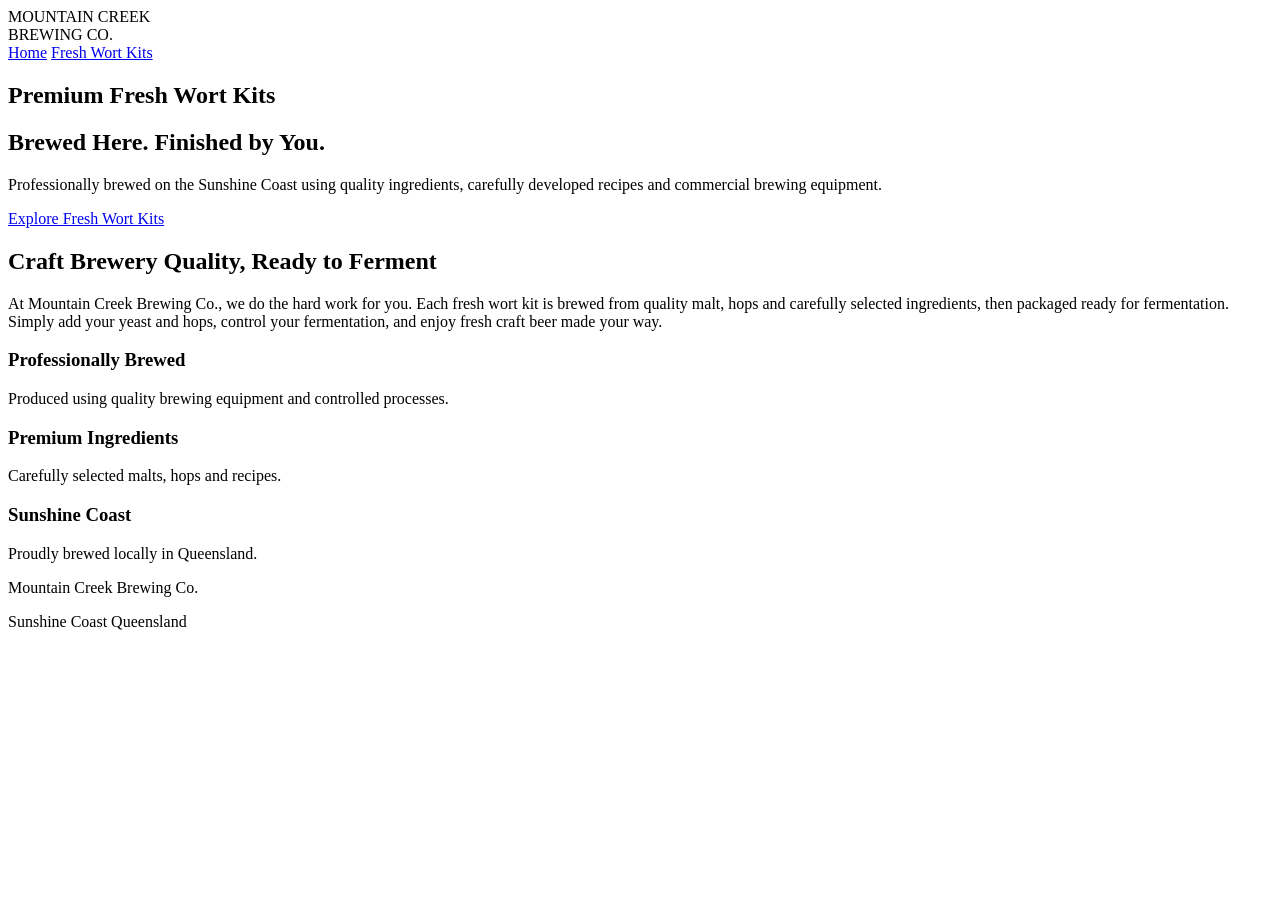
==== index.html @ 9205c206 "Add index.html for Mountain Creek Brewing Co. website This HTML file serves as the main page for Mou" ====
<!DOCTYPE html>
<html lang="en">

<head>
    <meta charset="UTF-8">
    <meta name="viewport" content="width=device-width, initial-scale=1.0">

    <title>Mountain Creek Brewing Co.</title>

    <meta name="description" content="Mountain Creek Brewing Co. - Premium fresh wort kits brewed on the Sunshine Coast.">

    <link rel="stylesheet" href="styles.css">
</head>

<body>

<header>

    <nav>

        <div class="logo">
            MOUNTAIN CREEK<br>
            BREWING CO.
        </div>

        <div class="menu">
            <a href="index.html">Home</a>
            <a href="wort-kits.html">Fresh Wort Kits</a>
        </div>

    </nav>

</header>


<section class="hero">

    <div class="hero-content">

        <h1>
            Premium Fresh Wort Kits
        </h1>

        <h2>
            Brewed Here. Finished by You.
        </h2>


        <p>
            Professionally brewed on the Sunshine Coast using quality ingredients,
            carefully developed recipes and commercial brewing equipment.
        </p>


        <a class="button" href="wort-kits.html">
            Explore Fresh Wort Kits
        </a>

    </div>

</section>



<section class="content">

<h2>
    Craft Brewery Quality, Ready to Ferment
</h2>


<p>
At Mountain Creek Brewing Co., we do the hard work for you.
Each fresh wort kit is brewed from quality malt, hops and carefully selected
ingredients, then packaged ready for fermentation.
Simply add your yeast and hops, control your fermentation,
and enjoy fresh craft beer made your way.
</p>

</section>



<section class="cards">


<div class="card">

<h3>
    Professionally Brewed
</h3>

<p>
Produced using quality brewing equipment and controlled processes.
</p>

</div>



<div class="card">

<h3>
    Premium Ingredients
</h3>

<p>
Carefully selected malts, hops and recipes.
</p>

</div>



<div class="card">

<h3>
    Sunshine Coast
</h3>

<p>
Proudly brewed locally in Queensland.
</p>

</div>


</section>



<footer>

<p>
Mountain Creek Brewing Co.
</p>

<p>
Sunshine Coast Queensland
</p>

</footer>


</body>

</html>
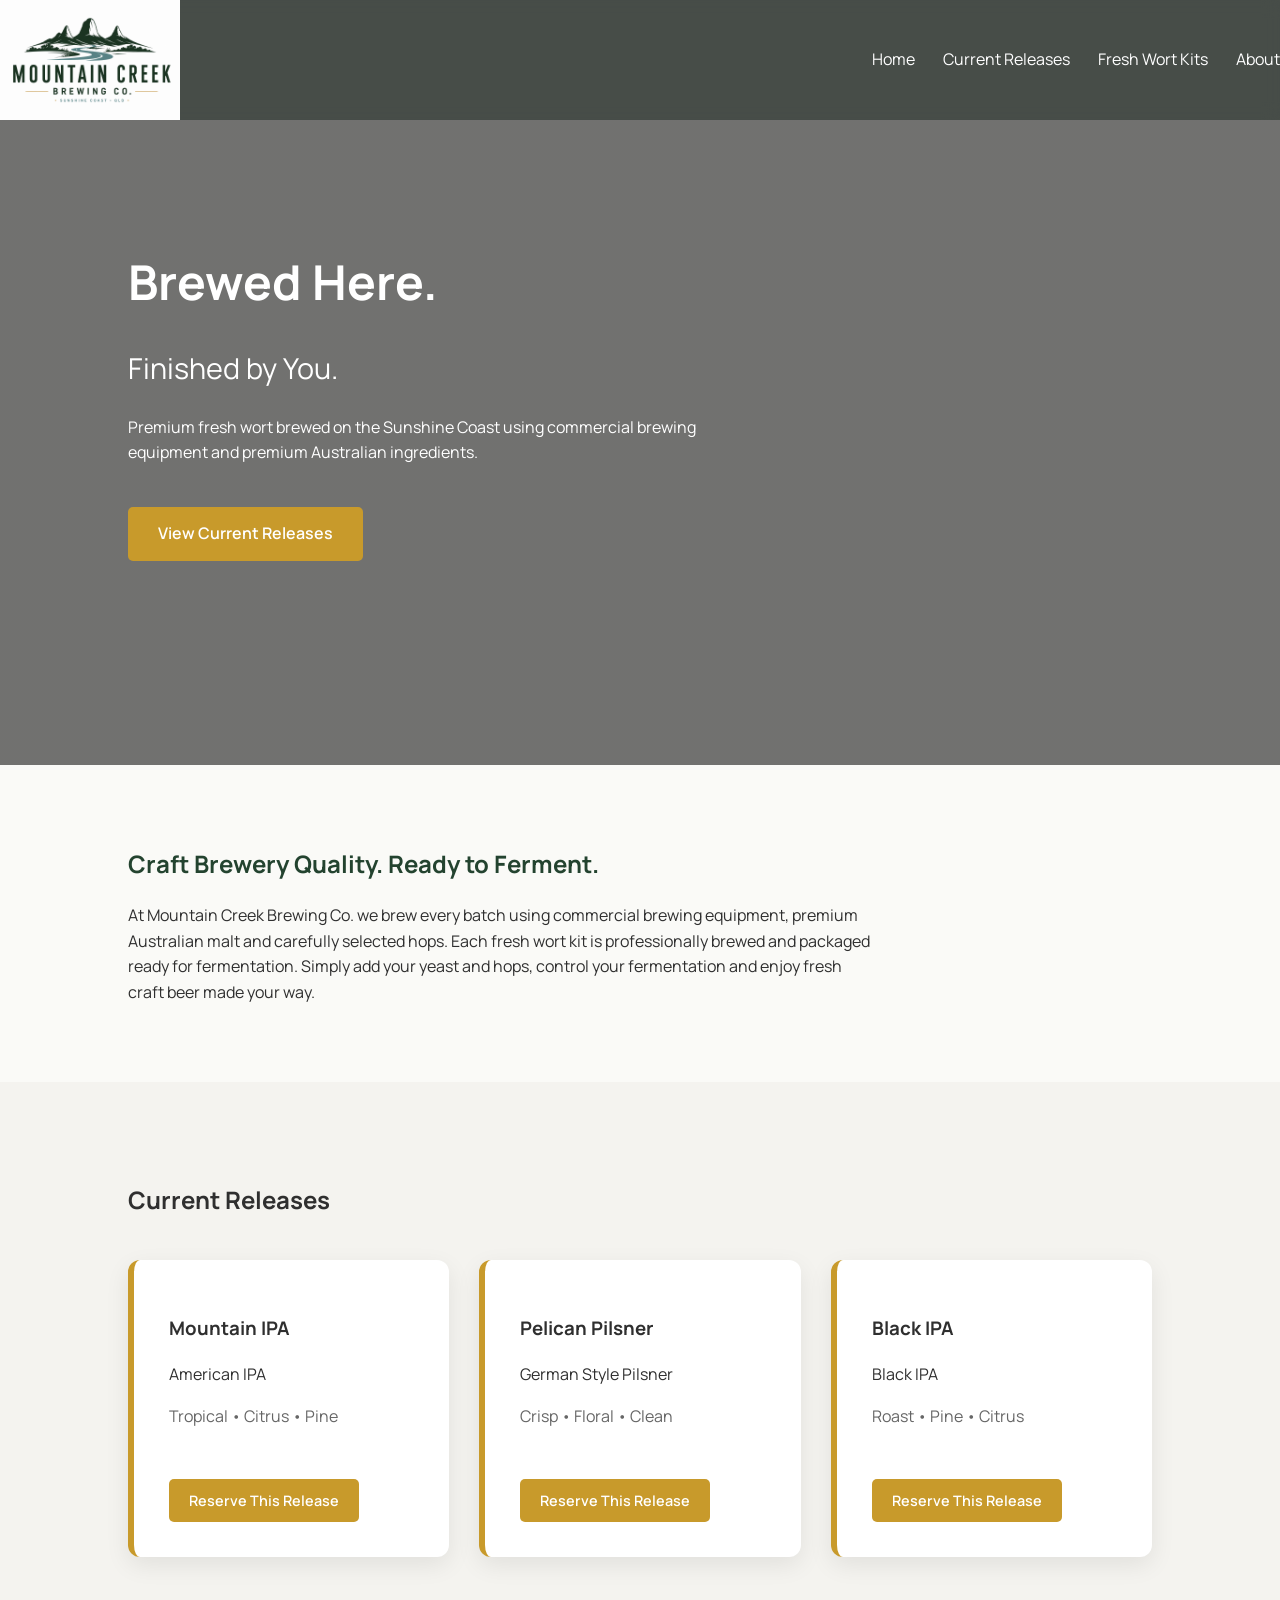
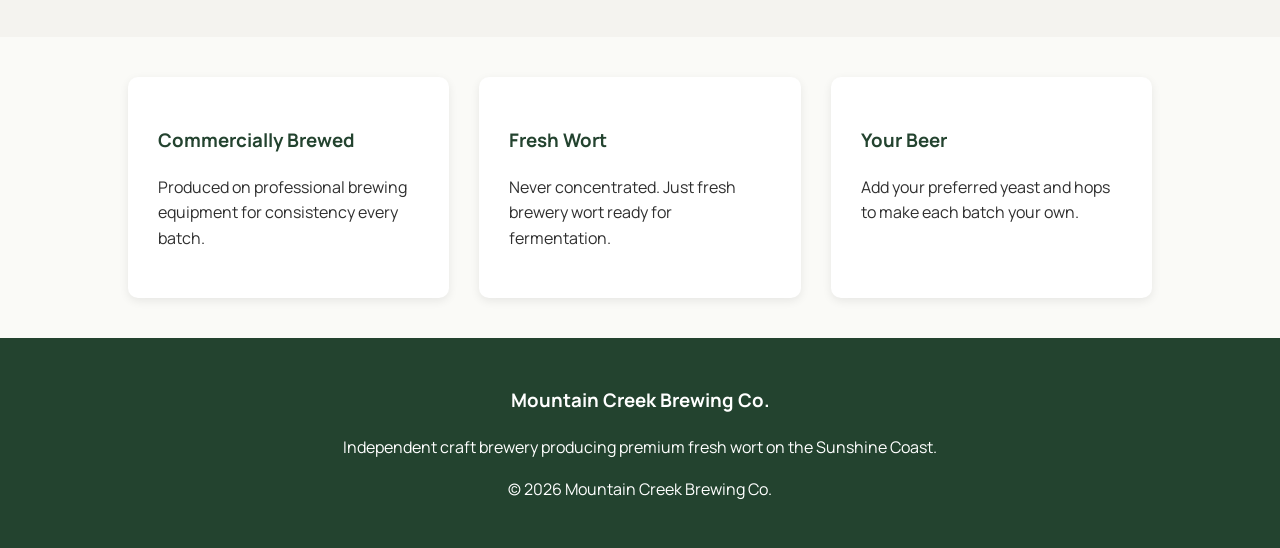
==== commit 3f2390a8: "updated stylesheet and index font" ====
--- a/index.html
+++ b/index.html
@@ -8,7 +8,7 @@
     <title>Mountain Creek Brewing Co.</title>
 
     <meta name="description" content="Mountain Creek Brewing Co. - Premium fresh wort kits brewed on the Sunshine Coast.">
-
+<link href="https://fonts.googleapis.com/css2?family=Manrope:wght@300;400;600;700;800&display=swap" rel="stylesheet">
     <link rel="stylesheet" href="styles.css">
 </head>
 
@@ -18,130 +18,130 @@
 
     <nav>
 
-        <div class="logo">
-            MOUNTAIN CREEK<br>
-            BREWING CO.
-        </div>
+     <div class="logo">
+    <img src="images/logo.png" alt="Mountain Creek Brewing Co. Logo">
+</div>   
 
-        <div class="menu">
-            <a href="index.html">Home</a>
-            <a href="wort-kits.html">Fresh Wort Kits</a>
-        </div>
 
+<div class="menu">
+    <a href="index.html">Home</a>
+    <a href="#releases">Current Releases</a>
+    <a href="wort-kits.html">Fresh Wort Kits</a>
+    <a href="#about">About</a>
+</div>
     </nav>
 
 </header>
 
 
 <section class="hero">
+<div class="hero-content">
 
-    <div class="hero-content">
+    <h1>Brewed Here.</h1>
 
-        <h1>
-            Premium Fresh Wort Kits
-        </h1>
+    <h2>Finished by You.</h2>
 
-        <h2>
-            Brewed Here. Finished by You.
-        </h2>
+    <p>
+        Premium fresh wort brewed on the Sunshine Coast using
+        commercial brewing equipment and premium Australian ingredients.
+    </p>
+
+    <a class="button" href="#releases">
+        View Current Releases
+    </a>
+
+</div>
+</section>
 
 
-        <p>
-            Professionally brewed on the Sunshine Coast using quality ingredients,
-            carefully developed recipes and commercial brewing equipment.
-        </p>
+<section class="content" id="about">
 
+<h2>Craft Brewery Quality. Ready to Ferment.</h2>
 
-        <a class="button" href="wort-kits.html">
-            Explore Fresh Wort Kits
-        </a>
+<p>
+At Mountain Creek Brewing Co. we brew every batch using commercial brewing
+equipment, premium Australian malt and carefully selected hops.
 
-    </div>
+Each fresh wort kit is professionally brewed and packaged ready for
+fermentation.
+
+Simply add your yeast and hops, control your fermentation and enjoy
+fresh craft beer made your way.
+</p>
+
+</section>
+
+<section id="releases" class="releases">
+
+<h2>Current Releases</h2>
+
+<div class="release-grid">
+
+<div class="release ipa">
+<h3>Mountain IPA</h3>
+<p>American IPA</p>
+<span>Tropical • Citrus • Pine</span>
+<a href="wort-kits.html" class="button small">
+Reserve This Release
+</a>
+</div>
+
+<div class="release pils">
+<h3>Pelican Pilsner</h3>
+<p>German Style Pilsner</p>
+<span>Crisp • Floral • Clean</span>
+<a href="wort-kits.html" class="button small">
+Reserve This Release
+</a>
+</div>
+
+<div class="release black">
+<h3>Black IPA</h3>
+<p>Black IPA</p>
+<span>Roast • Pine • Citrus</span>
+<a href="wort-kits.html" class="button small">
+Reserve This Release
+</a>
+</div>
+
+</div>
 
 </section>
 
 
+<section class="cards">
 
-<section class="content">
+<div class="card">
+<h3>Commercially Brewed</h3>
+<p>Produced on professional brewing equipment for consistency every batch.</p>
+</div>
 
-<h2>
-    Craft Brewery Quality, Ready to Ferment
-</h2>
+<div class="card">
+<h3>Fresh Wort</h3>
+<p>Never concentrated. Just fresh brewery wort ready for fermentation.</p>
+</div>
 
-
-<p>
-At Mountain Creek Brewing Co., we do the hard work for you.
-Each fresh wort kit is brewed from quality malt, hops and carefully selected
-ingredients, then packaged ready for fermentation.
-Simply add your yeast and hops, control your fermentation,
-and enjoy fresh craft beer made your way.
-</p>
+<div class="card">
+<h3>Your Beer</h3>
+<p>Add your preferred yeast and hops to make each batch your own.</p>
+</div>
 
 </section>
 
+<footer>
 
-
-<section class="cards">
-
-
-<div class="card">
-
-<h3>
-    Professionally Brewed
-</h3>
+<h3>Mountain Creek Brewing Co.</h3>
 
 <p>
-Produced using quality brewing equipment and controlled processes.
-</p>
-
-</div>
-
-
-
-<div class="card">
-
-<h3>
-    Premium Ingredients
-</h3>
-
-<p>
-Carefully selected malts, hops and recipes.
-</p>
-
-</div>
-
-
-
-<div class="card">
-
-<h3>
-    Sunshine Coast
-</h3>
-
-<p>
-Proudly brewed locally in Queensland.
-</p>
-
-</div>
-
-
-</section>
-
-
-
-<footer>
-
-<p>
-Mountain Creek Brewing Co.
+Independent craft brewery producing premium fresh wort on the Sunshine Coast.
 </p>
 
 <p>
-Sunshine Coast Queensland
+© 2026 Mountain Creek Brewing Co.
 </p>
 
 </footer>
 
-
 </body>
 
 </html>
--- a/styles.css
+++ b/styles.css
@@ -0,0 +1,302 @@
+/* Mountain Creek Brewing Co. - Version 1 */
+
+* {
+    box-sizing: border-box;
+}
+
+body {
+    margin: 0;
+    font-family: "Manrope", Arial, Helvetica, sans-serif;
+    color: #2f2f2f;
+    background: #fafaf7;
+    line-height: 1.6;
+}
+
+/* Header */
+
+header{
+    position:absolute;
+    width:100%;
+    background:rgba(20,35,25,.45);
+    backdrop-filter:blur(8px);
+}
+nav {
+    display: flex;
+    justify-content: space-between;
+    align-items: center;
+    min-height: 90px;
+}
+.logo img {
+    width: 180px;
+    height: auto;
+    display: block;
+}
+
+
+.menu a {
+    color: white;
+    text-decoration: none;
+    margin-left: 25px;
+}
+
+
+.menu a:hover {
+    opacity: 0.8;
+}
+
+
+/* Hero */
+
+.hero {
+
+    min-height: 85vh;
+
+    background:
+    linear-gradient(
+        rgba(0,0,0,0.55),
+        rgba(0,0,0,0.55)
+    ),
+    url("images/hero.jpg");
+
+    background-size: cover;
+    background-position: center;
+
+    display: flex;
+    align-items: center;
+
+    padding: 80px 10%;
+
+    color: white;
+
+}
+
+
+.hero-content {
+
+    max-width: 650px;
+
+}
+
+
+.hero h1 {
+
+    font-size: 3rem;
+    margin-bottom: 10px;
+
+}
+
+
+.hero h2 {
+
+    font-size: 1.8rem;
+    font-weight: normal;
+
+}
+
+
+
+.button {
+
+    display: inline-block;
+
+    margin-top: 25px;
+
+    background: #c89a2b;
+
+    color: white;
+
+    padding: 14px 30px;
+
+    text-decoration: none;
+
+    border-radius: 5px;
+
+}
+
+
+.button:hover {
+
+    opacity: 0.85;
+
+}
+
+
+
+/* Content sections */
+
+
+.content {
+
+    padding: 60px 10%;
+
+    max-width: 1000px;
+
+}
+
+
+
+.content h2 {
+
+    color: #23432f;
+
+}
+
+
+
+/* Feature cards */
+
+
+.cards {
+
+    display: grid;
+
+    grid-template-columns:
+    repeat(auto-fit, minmax(250px,1fr));
+
+    gap: 30px;
+
+    padding: 40px 10%;
+
+}
+
+
+
+.card {
+
+    background: white;
+
+    padding: 30px;
+
+    border-radius: 10px;
+
+    box-shadow: 0 3px 10px rgba(0,0,0,0.08);
+
+}
+
+
+.card h3 {
+
+    color: #23432f;
+
+}
+
+
+
+/* Footer */
+
+
+footer {
+
+    background: #23432f;
+
+    color: white;
+
+    text-align: center;
+
+    padding: 30px;
+
+}
+
+
+/* Mobile */
+
+@media(max-width:700px) {
+
+
+    nav {
+
+        flex-direction: column;
+
+    }
+
+
+    .menu {
+
+        margin-top: 20px;
+
+    }
+
+
+    .menu a {
+
+        margin: 0 10px;
+
+    }
+
+
+    .hero h1 {
+
+        font-size: 2.2rem;
+
+    }
+
+
+}
+.button{
+    transition:.3s;
+    font-weight:600;
+}
+
+.button:hover{
+    transform:translateY(-2px);
+}
+.releases{
+    padding:80px 10%;
+    background:#f4f3ef;
+}
+
+.release-grid{
+    display:grid;
+    grid-template-columns:repeat(auto-fit,minmax(280px,1fr));
+    gap:30px;
+    margin-top:40px;
+}
+.release{
+
+    background:white;
+
+    border-radius:12px;
+
+    padding:35px;
+
+    box-shadow:0 8px 25px rgba(0,0,0,.08);
+
+    transition:.3s;
+
+    border-left:6px solid #c89a2b;
+
+}
+
+.release:hover{
+
+    transform:translateY(-6px);
+
+}
+
+.release span{
+
+    display:block;
+
+    margin:15px 0 25px;
+
+    color:#666;
+
+}
+.small{
+
+    padding:10px 20px;
+
+    font-size:.9rem;
+
+}
+.card{
+
+    transition:.3s;
+
+}
+
+.card:hover{
+
+    transform:translateY(-5px);
+
+}
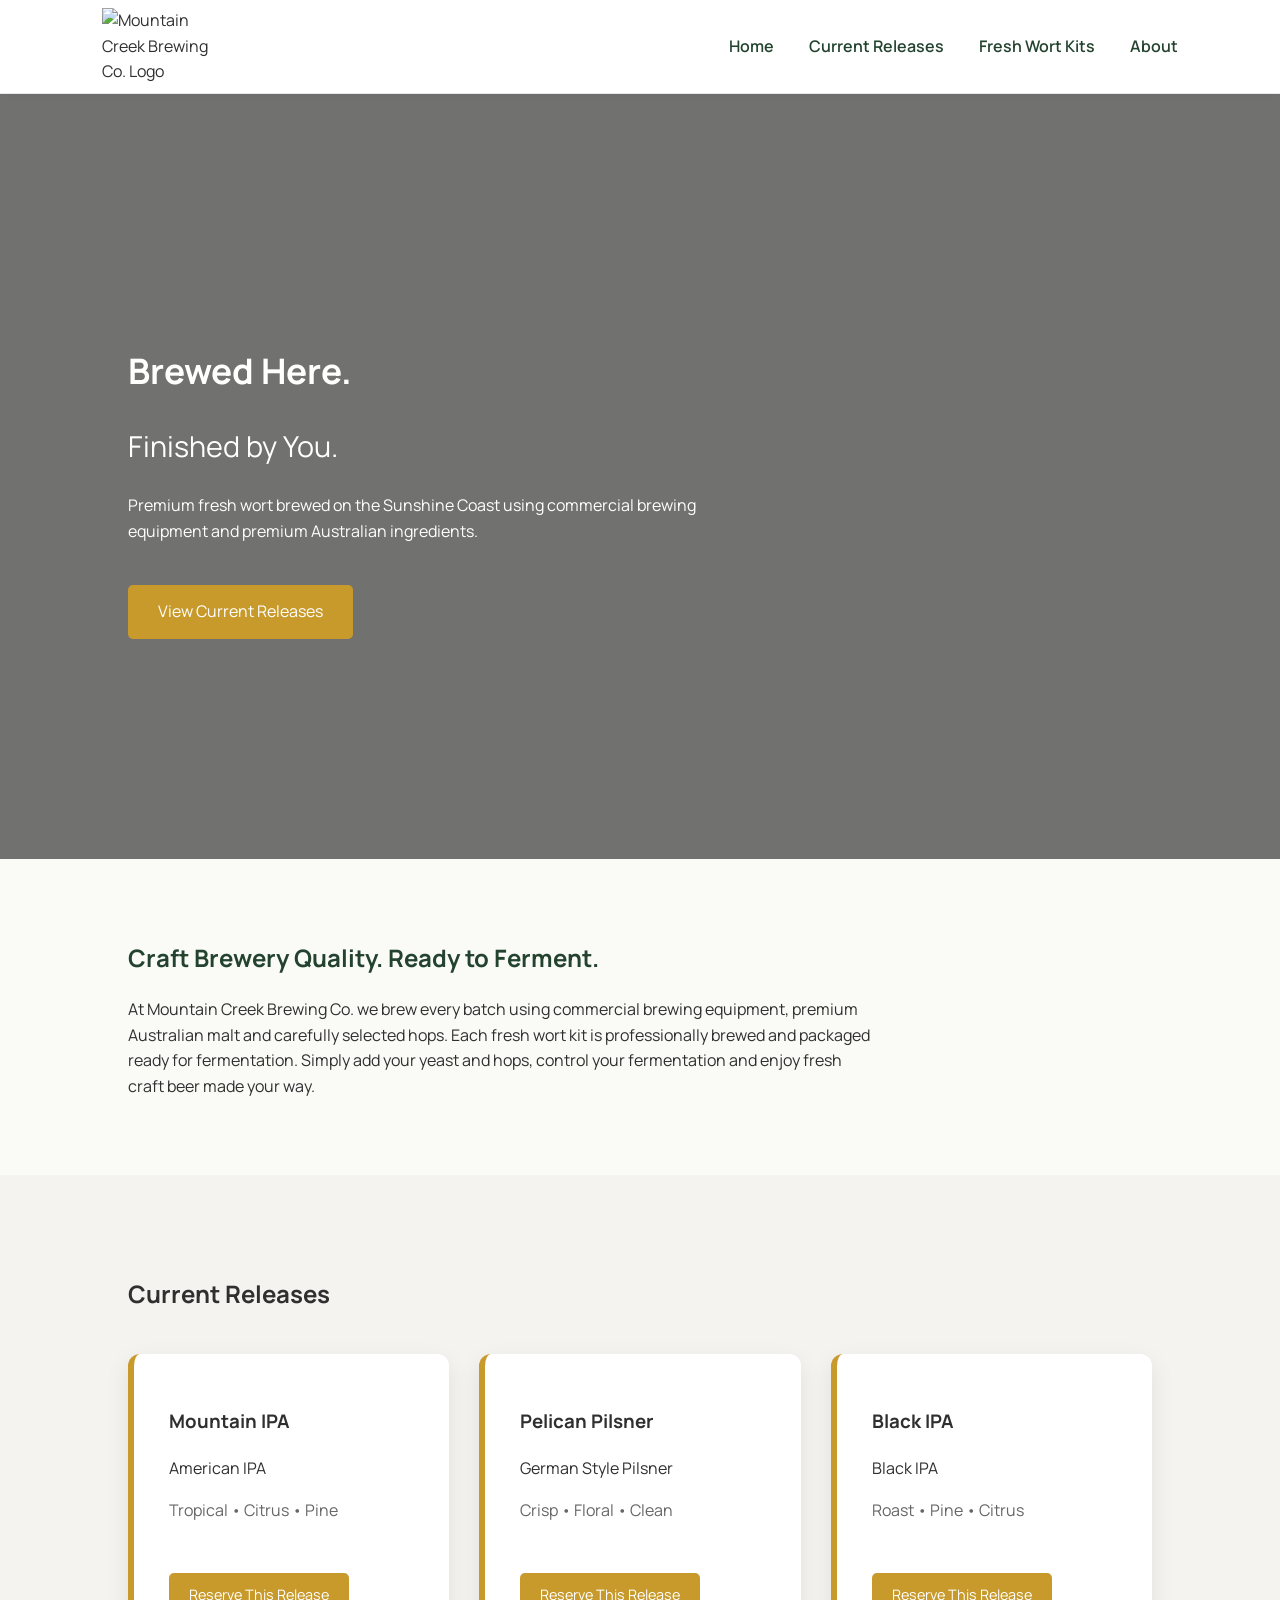
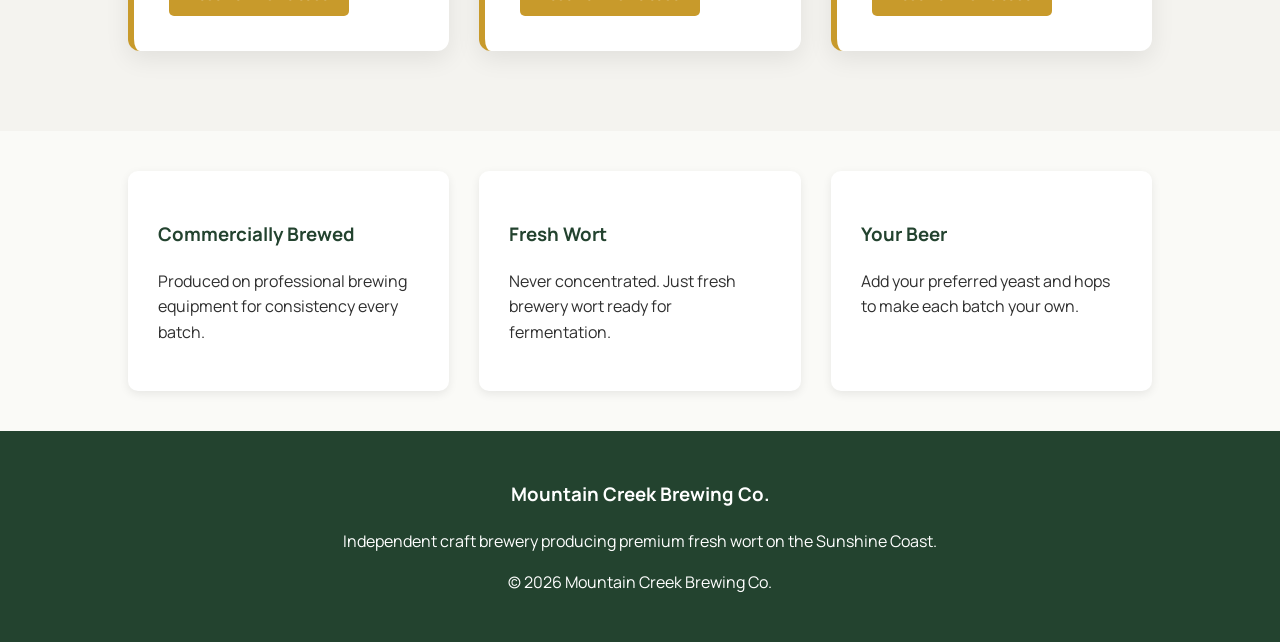
==== commit bcb25125: "additional nav features" ====
--- a/index.html
+++ b/index.html
@@ -16,21 +16,29 @@
 
 <header>
 
-    <nav>
+<nav>
 
-     <div class="logo">
-    <img src="images/logo.png" alt="Mountain Creek Brewing Co. Logo">
-</div>   
+    <div class="logo">
+        <img src="images/logo2.png" alt="Mountain Creek Brewing Co. Logo">
+    </div>
 
+    <div class="menu-toggle">
+        ☰
+    </div>
 
-<div class="menu">
-    <a href="index.html">Home</a>
-    <a href="#releases">Current Releases</a>
-    <a href="wort-kits.html">Fresh Wort Kits</a>
-    <a href="#about">About</a>
-</div>
-    </nav>
+    <div class="menu">
 
+        <a href="index.html">Home</a>
+
+        <a href="index.html#releases">Current Releases</a>
+
+        <a href="wort-kits.html">Fresh Wort Kits</a>
+
+        <a href="index.html#about">About</a>
+
+    </div>
+
+</nav>
 </header>
 
 
@@ -141,7 +149,18 @@
 </p>
 
 </footer>
+<script>
 
+const toggle=document.querySelector(".menu-toggle");
+const menu=document.querySelector(".menu");
+
+toggle.addEventListener("click",()=>{
+
+    menu.classList.toggle("active");
+
+});
+
+</script>
 </body>
 
 </html>
--- a/styles.css
+++ b/styles.css
@@ -12,38 +12,49 @@
     line-height: 1.6;
 }
 
+
 /* Header */
 
 header{
-    position:absolute;
-    width:100%;
-    background:rgba(20,35,25,.45);
-    backdrop-filter:blur(8px);
-}
-nav {
-    display: flex;
-    justify-content: space-between;
-    align-items: center;
-    min-height: 90px;
-}
-.logo img {
-    width: 180px;
-    height: auto;
-    display: block;
-}
-
-
-.menu a {
-    color: white;
-    text-decoration: none;
-    margin-left: 25px;
-}
-
-
-.menu a:hover {
-    opacity: 0.8;
-}
-
+    background:#fff;
+    border-bottom:1px solid #e8e8e8;
+    box-shadow:0 2px 8px rgba(0,0,0,.05);
+    padding:8px 8%;
+}
+
+nav{
+    display:flex;
+    justify-content:space-between;
+    align-items:center;
+}
+
+.logo img{
+    width:130px;
+    display:block;
+}
+
+.menu{
+    display:flex;
+    gap:35px;
+}
+
+.menu a{
+    text-decoration:none;
+    color:#23432f;
+    font-weight:600;
+    transition:.3s;
+}
+
+.menu a:hover{
+    color:#c89a2b;
+}
+
+.menu-toggle{
+    display:none;
+    font-size:2rem;
+    cursor:pointer;
+    color:#23432f;
+}
 
 /* Hero */
 
@@ -200,29 +211,39 @@
 
 /* Mobile */
 
-@media(max-width:700px) {
-
-
-    nav {
-
-        flex-direction: column;
-
-    }
-
-
-    .menu {
-
-        margin-top: 20px;
-
-    }
-
-
-    .menu a {
-
-        margin: 0 10px;
-
-    }
-
+@media (max-width:850px){
+
+    nav{
+        flex-wrap:wrap;
+    }
+
+    .menu-toggle{
+        display:block;
+    }
+
+    .menu{
+
+        display:none;
+
+        width:100%;
+
+        flex-direction:column;
+
+        margin-top:20px;
+
+        gap:18px;
+
+    }
+
+    .menu.active{
+        display:flex;
+    }
+
+    .menu a{
+        margin:0;
+    }
+
+}
 
     .hero h1 {
 
@@ -300,3 +321,8 @@
     transform:translateY(-5px);
 
 }
+.small-hero{
+
+    min-height:45vh;
+
+}
